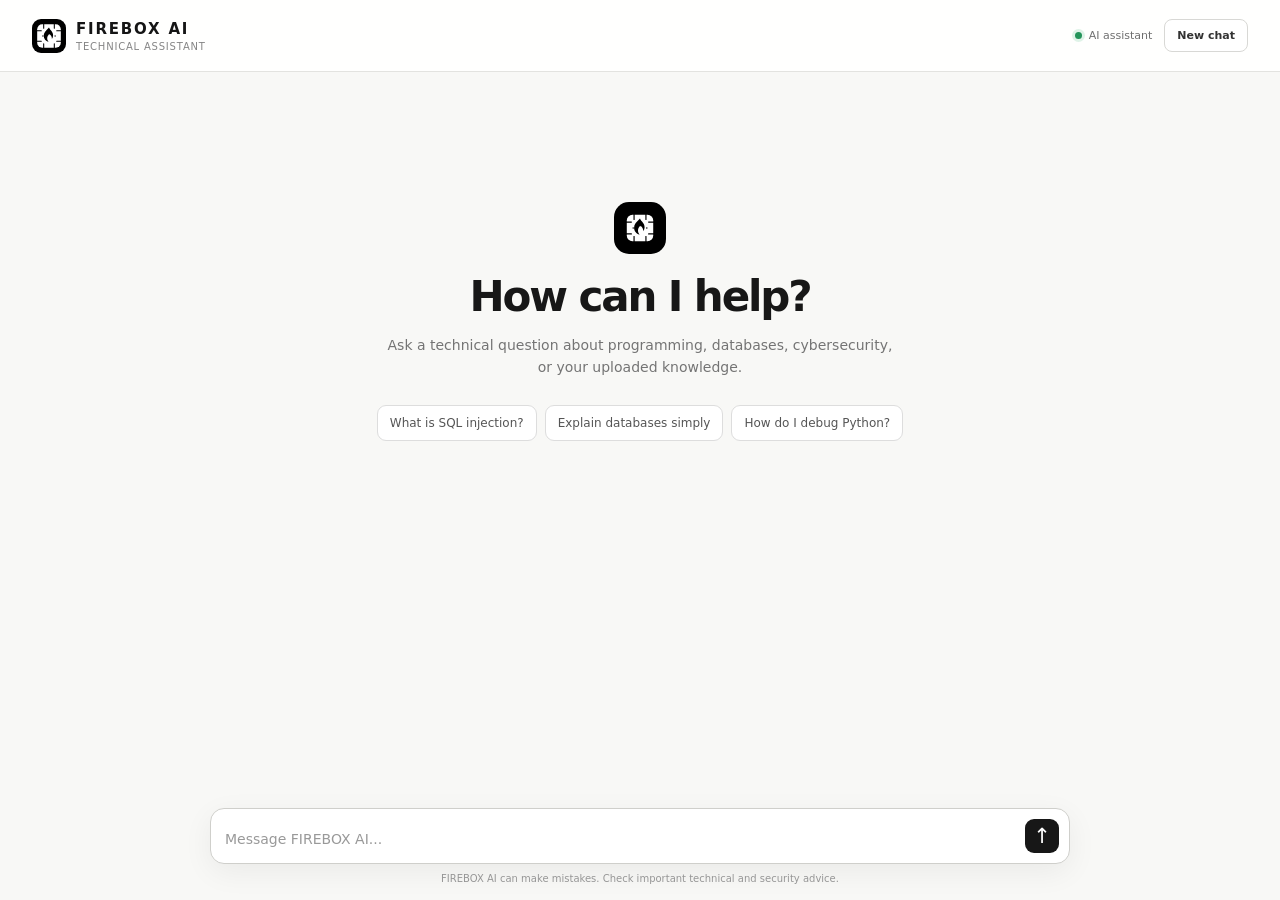
==== chat.html @ 501b4c59 "Add customer-facing chatbot interface" ====
<!doctype html>
<html lang="en">
  <head>
    <meta charset="utf-8" />
    <meta name="viewport" content="width=device-width, initial-scale=1" />
    <title>FIREBOX AI — Assistant</title>
    <link rel="icon" href="/firebox-ai-icon.svg" type="image/svg+xml" />
    <link rel="stylesheet" href="/chat.css" />
  </head>
  <body>
    <main class="chat-app">
      <header class="chat-header">
        <a class="brand" href="/chat" aria-label="FIREBOX AI home">
          <img src="/firebox-ai-icon.svg" alt="" />
          <span><strong>FIREBOX AI</strong><small>Technical assistant</small></span>
        </a>
        <div class="header-actions">
          <span class="status"><i></i> AI assistant</span>
          <button id="newChat" type="button">New chat</button>
        </div>
      </header>

      <section class="conversation" aria-label="FIREBOX AI conversation">
        <div class="messages" id="messages" aria-live="polite">
          <div class="welcome" id="welcome">
            <div class="welcome-mark"><img src="/firebox-ai-icon.svg" alt="" /></div>
            <h1>How can I help?</h1>
            <p>Ask a technical question about programming, databases, cybersecurity, or your uploaded knowledge.</p>
            <div class="suggestions">
              <button type="button" data-prompt="What is SQL injection?">What is SQL injection?</button>
              <button type="button" data-prompt="Explain databases in simple terms.">Explain databases simply</button>
              <button type="button" data-prompt="How do I debug a Python error?">How do I debug Python?</button>
            </div>
          </div>
        </div>
        <div class="typing is-hidden" id="typing"><span></span><span></span><span></span><em>FIREBOX AI is thinking</em></div>
        <form class="composer" id="composer">
          <textarea id="message" rows="1" placeholder="Message FIREBOX AI..." aria-label="Message FIREBOX AI"></textarea>
          <button id="send" type="submit" aria-label="Send message">↑</button>
        </form>
        <p class="disclaimer">FIREBOX AI can make mistakes. Check important technical and security advice.</p>
      </section>
    </main>
    <script src="/chat.js" defer></script>
  </body>
</html>
---- chat.css ----
:root {
  color: #171717;
  background: #fff;
  font-family: Inter, ui-sans-serif, system-ui, -apple-system, BlinkMacSystemFont, "Segoe UI", sans-serif;
  font-synthesis: none;
  text-rendering: optimizeLegibility;
}
* { box-sizing: border-box; }
html, body { min-width: 320px; min-height: 100%; margin: 0; }
body { background: #f8f8f6; }
button, textarea { font: inherit; }
button { cursor: pointer; }
.chat-app { min-height: 100vh; display: flex; flex-direction: column; }
.chat-header { height: 72px; display: flex; align-items: center; justify-content: space-between; gap: 20px; padding: 0 32px; border-bottom: 1px solid #e3e3e0; background: rgba(255,255,255,.94); }
.brand { display: inline-flex; align-items: center; gap: 10px; color: #151515; text-decoration: none; }
.brand img { width: 34px; height: 34px; border-radius: 9px; background: #000; }
.brand span { display: grid; gap: 3px; }
.brand strong { font-size: 15px; letter-spacing: .12em; }
.brand small { color: #858585; font-size: 10px; letter-spacing: .08em; text-transform: uppercase; }
.header-actions { display: flex; align-items: center; gap: 12px; }
.status { display: inline-flex; align-items: center; gap: 7px; color: #6f6f6f; font-size: 11px; }
.status i { width: 7px; height: 7px; border-radius: 50%; background: #24945a; box-shadow: 0 0 0 3px #dff3e8; }
.header-actions button { padding: 9px 12px; border: 1px solid #d8d8d5; border-radius: 8px; background: #fff; color: #333; font-size: 11px; font-weight: 700; }
.header-actions button:hover { border-color: #222; }
.conversation { width: min(860px, calc(100% - 32px)); height: calc(100vh - 72px); min-height: 0; display: flex; flex-direction: column; margin: 0 auto; padding: 28px 0 16px; }
.messages { flex: 1 1 auto; min-height: 0; overflow-y: auto; padding: 12px 8px 24px; scrollbar-width: thin; scrollbar-color: #cfcfcd transparent; }
.messages::-webkit-scrollbar { width: 8px; }
.messages::-webkit-scrollbar-track { background: transparent; }
.messages::-webkit-scrollbar-thumb { border-radius: 999px; background: #cfcfcd; }
.welcome { max-width: 650px; margin: 10vh auto 0; text-align: center; }
.welcome-mark { width: 52px; height: 52px; display: grid; place-items: center; margin: 0 auto 18px; border-radius: 15px; background: #000; }
.welcome-mark img { width: 38px; height: 38px; }
.welcome h1 { margin: 0; font-size: clamp(28px, 5vw, 42px); letter-spacing: -.05em; }
.welcome p { max-width: 520px; margin: 13px auto 26px; color: #747474; font-size: 14px; line-height: 1.6; }
.suggestions { display: flex; flex-wrap: wrap; justify-content: center; gap: 8px; }
.suggestions button { padding: 10px 12px; border: 1px solid #ddd; border-radius: 9px; background: #fff; color: #555; font-size: 12px; }
.suggestions button:hover { border-color: #222; color: #111; }
.message { max-width: 760px; margin: 0 auto 22px; }
.message.user { display: flex; justify-content: flex-end; }
.bubble { padding: 13px 16px; border-radius: 15px; color: #242424; font-size: 14px; line-height: 1.65; white-space: pre-wrap; overflow-wrap: anywhere; }
.user .bubble { max-width: 78%; background: #171717; color: #fff; border-bottom-right-radius: 4px; }
.assistant .bubble { border: 1px solid #e1e1de; background: #fff; border-bottom-left-radius: 4px; box-shadow: 0 8px 28px rgba(0,0,0,.04); }
.assistant-label { margin: 0 0 7px 2px; color: #777; font-size: 10px; font-weight: 750; letter-spacing: .1em; text-transform: uppercase; }
.sources { display: flex; flex-wrap: wrap; gap: 6px; margin-top: 9px; }
.source { padding: 5px 7px; border: 1px solid #ddd; border-radius: 6px; color: #777; font-family: ui-monospace, SFMono-Regular, Consolas, monospace; font-size: 10px; }
.typing { display: flex; align-items: center; gap: 4px; width: fit-content; margin: 0 auto 12px; padding: 8px 11px; border: 1px solid #e1e1de; border-radius: 10px; background: #fff; color: #777; }
.typing span { width: 4px; height: 4px; border-radius: 50%; background: #222; animation: pulse 1s infinite ease-in-out; }
.typing span:nth-child(2) { animation-delay: .12s; }
.typing span:nth-child(3) { animation-delay: .24s; }
.typing em { margin-left: 6px; font-size: 10px; font-style: normal; }
@keyframes pulse { 0%, 100% { opacity: .25; transform: translateY(0); } 50% { opacity: 1; transform: translateY(-2px); } }
.is-hidden { display: none !important; }
.composer { display: flex; align-items: flex-end; gap: 10px; padding: 10px; border: 1px solid #cfcfcb; border-radius: 14px; background: #fff; box-shadow: 0 8px 30px rgba(0,0,0,.06); }
.composer textarea { flex: 1; min-height: 25px; max-height: 140px; resize: none; padding: 3px 4px; border: 0; outline: 0; background: transparent; color: #222; font-size: 14px; line-height: 1.5; }
.composer textarea::placeholder { color: #999; }
.composer button { width: 34px; height: 34px; flex: 0 0 34px; border: 0; border-radius: 9px; background: #171717; color: #fff; font-size: 21px; line-height: 1; }
.composer button:disabled { opacity: .4; cursor: wait; }
.disclaimer { margin: 9px 0 0; color: #969696; text-align: center; font-size: 10px; }
@media (max-width: 600px) {
  .chat-header { height: 64px; padding: 0 16px; }
  .status { display: none; }
  .conversation { width: calc(100% - 20px); height: calc(100vh - 64px); padding-top: 16px; }
  .welcome { margin-top: 8vh; }
  .welcome h1 { font-size: 31px; }
  .suggestions { display: grid; }
  .suggestions button { width: 100%; }
  .user .bubble { max-width: 88%; }
}
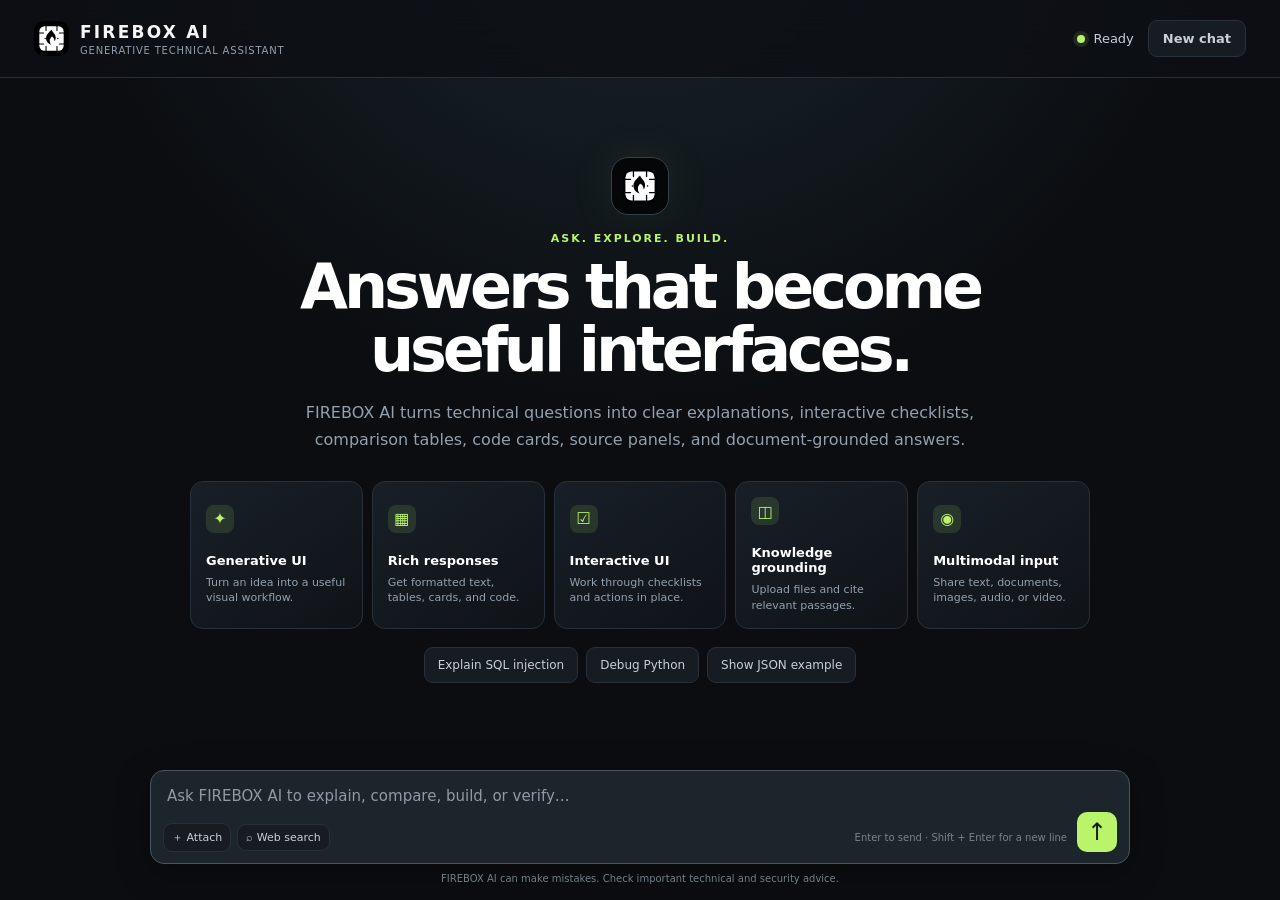
==== commit a3882044: "Upgrade chat with generative rich interactive UI" ====
--- a/chat.html
+++ b/chat.html
@@ -3,7 +3,8 @@
   <head>
     <meta charset="utf-8" />
     <meta name="viewport" content="width=device-width, initial-scale=1" />
-    <title>FIREBOX AI — Assistant</title>
+    <meta name="description" content="FIREBOX AI — a technical assistant with rich, interactive responses." />
+    <title>FIREBOX AI — Generative Assistant</title>
     <link rel="icon" href="/firebox-ai-icon.svg" type="image/svg+xml" />
     <link rel="stylesheet" href="/chat.css" />
   </head>
@@ -12,11 +13,11 @@
       <header class="chat-header">
         <a class="brand" href="/chat" aria-label="FIREBOX AI home">
           <img src="/firebox-ai-icon.svg" alt="" />
-          <span><strong>FIREBOX AI</strong><small>Technical assistant</small></span>
+          <span><strong>FIREBOX AI</strong><small>Generative technical assistant</small></span>
         </a>
         <div class="header-actions">
-          <span class="status"><i></i> AI assistant</span>
-          <button id="newChat" type="button">New chat</button>
+          <span class="status"><i></i><span id="statusText">Ready</span></span>
+          <button id="newChat" class="secondary-button" type="button">New chat</button>
         </div>
       </header>
 
@@ -24,23 +25,41 @@
         <div class="messages" id="messages" aria-live="polite">
           <div class="welcome" id="welcome">
             <div class="welcome-mark"><img src="/firebox-ai-icon.svg" alt="" /></div>
-            <h1>How can I help?</h1>
-            <p>Ask a technical question about programming, databases, cybersecurity, or your uploaded knowledge.</p>
-            <div class="suggestions">
-              <button type="button" data-prompt="What is SQL injection?">What is SQL injection?</button>
-              <button type="button" data-prompt="Explain databases in simple terms.">Explain databases simply</button>
-              <button type="button" data-prompt="How do I debug a Python error?">How do I debug Python?</button>
+            <p class="eyebrow">ASK. EXPLORE. BUILD.</p>
+            <h1>Answers that become useful interfaces.</h1>
+            <p class="welcome-copy">FIREBOX AI turns technical questions into clear explanations, interactive checklists, comparison tables, code cards, source panels, and document-grounded answers.</p>
+            <div class="capability-grid" aria-label="FIREBOX AI capabilities">
+              <button class="capability-card" type="button" data-prompt="Create a secure deployment checklist for a FastAPI app."><span class="capability-icon">✦</span><strong>Generative UI</strong><small>Turn an idea into a useful visual workflow.</small></button>
+              <button class="capability-card" type="button" data-prompt="Compare SQL and NoSQL databases in a table."><span class="capability-icon">▦</span><strong>Rich responses</strong><small>Get formatted text, tables, cards, and code.</small></button>
+              <button class="capability-card" type="button" data-prompt="Give me an interactive debugging checklist for a Python error."><span class="capability-icon">☑</span><strong>Interactive UI</strong><small>Work through checklists and actions in place.</small></button>
+              <button class="capability-card" type="button" data-prompt="Explain how to review an uploaded technical document."><span class="capability-icon">◫</span><strong>Knowledge grounding</strong><small>Upload files and cite relevant passages.</small></button>
+              <button class="capability-card" type="button" data-prompt="What kinds of files can I share with you?" data-scroll="composer"><span class="capability-icon">◉</span><strong>Multimodal input</strong><small>Share text, documents, images, audio, or video.</small></button>
+            </div>
+            <div class="suggestions" aria-label="Suggested prompts">
+              <button type="button" data-prompt="What is SQL injection?">Explain SQL injection</button>
+              <button type="button" data-prompt="How do I debug a Python error?">Debug Python</button>
+              <button type="button" data-prompt="Show a JSON example for an API response.">Show JSON example</button>
             </div>
           </div>
         </div>
-        <div class="typing is-hidden" id="typing"><span></span><span></span><span></span><em>FIREBOX AI is thinking</em></div>
+        <div class="typing is-hidden" id="typing"><span></span><span></span><span></span><em>FIREBOX AI is composing a rich response</em></div>
+        <div class="attachment-preview is-hidden" id="attachmentPreview" aria-live="polite"></div>
         <form class="composer" id="composer">
-          <textarea id="message" rows="1" placeholder="Message FIREBOX AI..." aria-label="Message FIREBOX AI"></textarea>
-          <button id="send" type="submit" aria-label="Send message">↑</button>
+          <div class="composer-main">
+            <textarea id="message" rows="1" placeholder="Ask FIREBOX AI to explain, compare, build, or verify…" aria-label="Message FIREBOX AI"></textarea>
+            <div class="composer-tools">
+              <input id="fileInput" type="file" hidden multiple accept=".pdf,.txt,.md,.csv,.json,.py,.js,.ts,image/*,audio/*,video/*" />
+              <button class="tool-button" id="attachButton" type="button" title="Attach a file">＋ Attach</button>
+              <button class="tool-button" id="searchButton" type="button" aria-pressed="false" title="Search the web for current sources">⌕ Web search</button>
+              <span class="tool-hint">Enter to send · Shift + Enter for a new line</span>
+            </div>
+          </div>
+          <button id="send" class="send-button" type="submit" aria-label="Send message">↑</button>
         </form>
         <p class="disclaimer">FIREBOX AI can make mistakes. Check important technical and security advice.</p>
       </section>
     </main>
+    <div class="toast" id="toast" role="status" aria-live="polite"></div>
     <script src="/chat.js" defer></script>
   </body>
 </html>
--- a/chat.css
+++ b/chat.css
@@ -1,68 +1,50 @@
 :root {
-  color: #171717;
-  background: #fff;
+  color: #f7f8fa;
+  background: #0b0d10;
   font-family: Inter, ui-sans-serif, system-ui, -apple-system, BlinkMacSystemFont, "Segoe UI", sans-serif;
   font-synthesis: none;
   text-rendering: optimizeLegibility;
+  --bg: #0b0d10;
+  --panel: #11151a;
+  --panel-2: #171c22;
+  --line: #28313b;
+  --muted: #93a0ae;
+  --soft: #c7d0d9;
+  --accent: #b9f46b;
+  --accent-ink: #11210a;
+  --blue: #8cc9ff;
 }
 * { box-sizing: border-box; }
 html, body { min-width: 320px; min-height: 100%; margin: 0; }
-body { background: #f8f8f6; }
-button, textarea { font: inherit; }
+body { background: radial-gradient(circle at 50% -20%, #1b2831 0, var(--bg) 48%); }
+button, textarea, input { font: inherit; }
 button { cursor: pointer; }
 .chat-app { min-height: 100vh; display: flex; flex-direction: column; }
-.chat-header { height: 72px; display: flex; align-items: center; justify-content: space-between; gap: 20px; padding: 0 32px; border-bottom: 1px solid #e3e3e0; background: rgba(255,255,255,.94); }
-.brand { display: inline-flex; align-items: center; gap: 10px; color: #151515; text-decoration: none; }
-.brand img { width: 34px; height: 34px; border-radius: 9px; background: #000; }
+.chat-header { height: 78px; display: flex; align-items: center; justify-content: space-between; gap: 20px; padding: 0 34px; border-bottom: 1px solid var(--line); background: rgba(13,16,20,.85); backdrop-filter: blur(18px); position: sticky; top: 0; z-index: 3; }
+.brand { display: inline-flex; align-items: center; gap: 11px; color: #f5f5f5; text-decoration: none; }
+.brand img { width: 35px; height: 35px; border-radius: 10px; background: #000; }
 .brand span { display: grid; gap: 3px; }
-.brand strong { font-size: 15px; letter-spacing: .12em; }
-.brand small { color: #858585; font-size: 10px; letter-spacing: .08em; text-transform: uppercase; }
-.header-actions { display: flex; align-items: center; gap: 12px; }
-.status { display: inline-flex; align-items: center; gap: 7px; color: #6f6f6f; font-size: 11px; }
-.status i { width: 7px; height: 7px; border-radius: 50%; background: #24945a; box-shadow: 0 0 0 3px #dff3e8; }
-.header-actions button { padding: 9px 12px; border: 1px solid #d8d8d5; border-radius: 8px; background: #fff; color: #333; font-size: 11px; font-weight: 700; }
-.header-actions button:hover { border-color: #222; }
-.conversation { width: min(860px, calc(100% - 32px)); height: calc(100vh - 72px); min-height: 0; display: flex; flex-direction: column; margin: 0 auto; padding: 28px 0 16px; }
-.messages { flex: 1 1 auto; min-height: 0; overflow-y: auto; padding: 12px 8px 24px; scrollbar-width: thin; scrollbar-color: #cfcfcd transparent; }
-.messages::-webkit-scrollbar { width: 8px; }
-.messages::-webkit-scrollbar-track { background: transparent; }
-.messages::-webkit-scrollbar-thumb { border-radius: 999px; background: #cfcfcd; }
-.welcome { max-width: 650px; margin: 10vh auto 0; text-align: center; }
-.welcome-mark { width: 52px; height: 52px; display: grid; place-items: center; margin: 0 auto 18px; border-radius: 15px; background: #000; }
-.welcome-mark img { width: 38px; height: 38px; }
-.welcome h1 { margin: 0; font-size: clamp(28px, 5vw, 42px); letter-spacing: -.05em; }
-.welcome p { max-width: 520px; margin: 13px auto 26px; color: #747474; font-size: 14px; line-height: 1.6; }
-.suggestions { display: flex; flex-wrap: wrap; justify-content: center; gap: 8px; }
-.suggestions button { padding: 10px 12px; border: 1px solid #ddd; border-radius: 9px; background: #fff; color: #555; font-size: 12px; }
-.suggestions button:hover { border-color: #222; color: #111; }
-.message { max-width: 760px; margin: 0 auto 22px; }
-.message.user { display: flex; justify-content: flex-end; }
-.bubble { padding: 13px 16px; border-radius: 15px; color: #242424; font-size: 14px; line-height: 1.65; white-space: pre-wrap; overflow-wrap: anywhere; }
-.user .bubble { max-width: 78%; background: #171717; color: #fff; border-bottom-right-radius: 4px; }
-.assistant .bubble { border: 1px solid #e1e1de; background: #fff; border-bottom-left-radius: 4px; box-shadow: 0 8px 28px rgba(0,0,0,.04); }
-.assistant-label { margin: 0 0 7px 2px; color: #777; font-size: 10px; font-weight: 750; letter-spacing: .1em; text-transform: uppercase; }
-.sources { display: flex; flex-wrap: wrap; gap: 6px; margin-top: 9px; }
-.source { padding: 5px 7px; border: 1px solid #ddd; border-radius: 6px; color: #777; font-family: ui-monospace, SFMono-Regular, Consolas, monospace; font-size: 10px; }
-.typing { display: flex; align-items: center; gap: 4px; width: fit-content; margin: 0 auto 12px; padding: 8px 11px; border: 1px solid #e1e1de; border-radius: 10px; background: #fff; color: #777; }
-.typing span { width: 4px; height: 4px; border-radius: 50%; background: #222; animation: pulse 1s infinite ease-in-out; }
-.typing span:nth-child(2) { animation-delay: .12s; }
-.typing span:nth-child(3) { animation-delay: .24s; }
-.typing em { margin-left: 6px; font-size: 10px; font-style: normal; }
-@keyframes pulse { 0%, 100% { opacity: .25; transform: translateY(0); } 50% { opacity: 1; transform: translateY(-2px); } }
+.brand strong { font-size: 17px; letter-spacing: .13em; }
+.brand small { color: var(--muted); font-size: 10px; letter-spacing: .08em; text-transform: uppercase; }
+.header-actions { display: flex; align-items: center; gap: 14px; }
+.status { display: inline-flex; align-items: center; gap: 8px; color: var(--soft); font-size: 13px; }
+.status i { width: 8px; height: 8px; border-radius: 50%; background: var(--accent); box-shadow: 0 0 0 4px rgba(185,244,107,.11); }
+.secondary-button, .suggestions button, .tool-button { border: 1px solid var(--line); border-radius: 9px; background: var(--panel-2); color: var(--soft); }
+.secondary-button { padding: 10px 14px; font-size: 13px; font-weight: 700; }
+.secondary-button:hover, .suggestions button:hover, .tool-button:hover { border-color: #60717e; color: #fff; }
+.conversation { width: min(980px, calc(100% - 36px)); height: calc(100vh - 78px); min-height: 0; display: flex; flex-direction: column; margin: 0 auto; padding: 26px 0 16px; }
+.messages { flex: 1 1 auto; min-height: 0; overflow-y: auto; padding: 8px 8px 28px; scrollbar-width: thin; scrollbar-color: #44515d transparent; }
+.messages::-webkit-scrollbar { width: 8px; }.messages::-webkit-scrollbar-thumb { border-radius: 999px; background: #44515d; }
+.welcome { max-width: 900px; margin: 5vh auto 0; text-align: center; }
+.welcome-mark { width: 58px; height: 58px; display: grid; place-items: center; margin: 0 auto 17px; border: 1px solid #35414a; border-radius: 17px; background: #050608; box-shadow: 0 0 50px rgba(185,244,107,.08); }
+.welcome-mark img { width: 42px; height: 42px; }.eyebrow { margin: 0 0 10px; color: var(--accent); font-size: 11px; font-weight: 800; letter-spacing: .18em; }
+.welcome h1 { max-width: 760px; margin: 0 auto; color: #fff; font-size: clamp(34px, 6vw, 62px); line-height: 1.02; letter-spacing: -.065em; }
+.welcome-copy { max-width: 680px; margin: 19px auto 28px; color: var(--muted); font-size: 16px; line-height: 1.65; }
+.capability-grid { display: grid; grid-template-columns: repeat(5, 1fr); gap: 9px; text-align: left; }.capability-card { min-height: 148px; padding: 15px; border: 1px solid var(--line); border-radius: 13px; background: linear-gradient(145deg, rgba(26,33,41,.9), rgba(16,20,25,.9)); color: #fff; text-align: left; transition: transform .2s, border-color .2s, background .2s; }.capability-card:hover { transform: translateY(-3px); border-color: #6a7d89; background: #1c252c; }.capability-icon { display: grid; place-items: center; width: 28px; height: 28px; margin-bottom: 20px; border-radius: 8px; background: rgba(185,244,107,.12); color: var(--accent); font-size: 16px; }.capability-card strong, .capability-card small { display: block; }.capability-card strong { font-size: 13px; }.capability-card small { margin-top: 7px; color: var(--muted); font-size: 11px; line-height: 1.4; }.suggestions { display: flex; flex-wrap: wrap; justify-content: center; gap: 8px; margin-top: 18px; }.suggestions button { padding: 10px 13px; font-size: 12px; }
+.message { max-width: 820px; margin: 0 auto 22px; }.user-message { display: flex; justify-content: flex-end; }.bubble { max-width: 82%; padding: 14px 17px; border-radius: 15px; color: #f3f5f6; font-size: 15px; line-height: 1.65; overflow-wrap: anywhere; }.user .bubble { background: #27323b; border: 1px solid #3b4a56; border-bottom-right-radius: 4px; }.assistant .bubble { background: var(--panel); border: 1px solid var(--line); border-bottom-left-radius: 4px; box-shadow: 0 12px 35px rgba(0,0,0,.2); }.assistant-label { margin: 0 0 8px 2px; color: var(--accent); font-size: 10px; font-weight: 800; letter-spacing: .13em; text-transform: uppercase; }
+.rich-content { font-size: 15px; line-height: 1.7; }.rich-content p { margin: 0 0 11px; }.rich-content p:last-child { margin-bottom: 0; }.rich-content h2, .rich-content h3 { margin: 18px 0 8px; line-height: 1.2; }.rich-content h2 { font-size: 20px; }.rich-content h3 { font-size: 16px; }.rich-content ul, .rich-content ol { margin: 8px 0 13px; padding-left: 22px; }.rich-content li { margin: 5px 0; }.rich-content code { padding: 2px 5px; border: 1px solid #32404a; border-radius: 5px; background: #0b1014; color: #d3fba8; font-family: ui-monospace, SFMono-Regular, Consolas, monospace; font-size: .9em; }.rich-content a { color: var(--blue); }.code-card { margin: 14px 0; overflow: hidden; border: 1px solid #34434d; border-radius: 10px; background: #0a0d10; }.code-card-head { display: flex; justify-content: space-between; align-items: center; padding: 8px 11px; border-bottom: 1px solid #25313a; color: var(--muted); font-size: 11px; }.code-card pre { margin: 0; padding: 13px; overflow-x: auto; color: #dbe7ee; font-size: 12px; line-height: 1.55; }.code-card button, .response-action { padding: 5px 8px; border: 1px solid #3a4b56; border-radius: 6px; background: #162028; color: #c9d6dd; font-size: 11px; }.code-card button:hover, .response-action:hover { border-color: var(--accent); color: var(--accent); }.rich-table-wrap { margin: 13px 0; overflow-x: auto; border: 1px solid #34434d; border-radius: 10px; }.rich-table { width: 100%; min-width: 420px; border-collapse: collapse; font-size: 12px; }.rich-table th, .rich-table td { padding: 10px 12px; border-bottom: 1px solid #29343d; text-align: left; vertical-align: top; }.rich-table th { background: #1a242b; color: var(--accent); font-weight: 750; }.rich-table tr:last-child td { border-bottom: 0; }.generated-panel { margin-top: 14px; padding: 13px; border: 1px solid #35464f; border-radius: 11px; background: linear-gradient(135deg, rgba(185,244,107,.08), rgba(140,201,255,.05)); }.generated-label { margin-bottom: 9px; color: var(--accent); font-size: 10px; font-weight: 800; letter-spacing: .12em; text-transform: uppercase; }.generated-check { display: flex; align-items: flex-start; gap: 9px; padding: 7px 0; color: var(--soft); font-size: 13px; }.generated-check input { margin-top: 3px; accent-color: var(--accent); }.sources { display: grid; grid-template-columns: repeat(auto-fit, minmax(190px, 1fr)); gap: 8px; margin-top: 13px; }.source-card { display: block; padding: 10px; border: 1px solid #33424c; border-radius: 9px; background: #151c21; color: var(--soft); text-decoration: none; }.source-card:hover { border-color: var(--blue); }.source-card strong, .source-card small { display: block; }.source-card strong { font-size: 12px; }.source-card small { margin-top: 4px; color: var(--muted); font-size: 10px; line-height: 1.4; }.response-actions { display: flex; gap: 7px; margin-top: 12px; }.typing { display: flex; align-items: center; gap: 4px; width: fit-content; margin: 0 auto 12px; padding: 9px 12px; border: 1px solid var(--line); border-radius: 10px; background: var(--panel); color: var(--muted); }.typing span { width: 4px; height: 4px; border-radius: 50%; background: var(--accent); animation: pulse 1s infinite ease-in-out; }.typing span:nth-child(2) { animation-delay: .12s; }.typing span:nth-child(3) { animation-delay: .24s; }.typing em { margin-left: 6px; font-size: 10px; font-style: normal; }@keyframes pulse { 0%,100% { opacity:.25; transform:translateY(0) } 50% { opacity:1; transform:translateY(-2px) } }
+.attachment-preview { display: flex; flex-wrap: wrap; gap: 8px; padding: 7px 4px; }.attachment-chip { display: inline-flex; align-items: center; gap: 7px; max-width: 240px; padding: 7px 9px; border: 1px solid #354852; border-radius: 8px; background: #151d22; color: var(--soft); font-size: 11px; }.attachment-chip img { width: 27px; height: 27px; object-fit: cover; border-radius: 5px; }.attachment-chip button { border: 0; background: transparent; color: var(--muted); font-size: 17px; line-height: 1; }.attachment-chip button:hover { color: #fff; }.attachment-note { color: var(--muted); font-size: 11px; align-self: center; }
+.composer { display: flex; align-items: flex-end; gap: 10px; padding: 11px 12px; border: 1px solid #465762; border-radius: 14px; background: rgba(31,40,47,.92); box-shadow: 0 9px 35px rgba(0,0,0,.3); }.composer-main { flex: 1; min-width: 0; }.composer textarea { width: 100%; min-height: 30px; max-height: 150px; resize: none; padding: 3px 4px; border: 0; outline: 0; background: transparent; color: #f5f5f5; font-size: 15px; line-height: 1.5; }.composer textarea::placeholder { color: #8e9aa5; }.composer-tools { display: flex; align-items: center; gap: 6px; margin-top: 7px; }.tool-button { padding: 6px 8px; font-size: 11px; }.tool-button[aria-pressed="true"] { border-color: var(--accent); background: rgba(185,244,107,.12); color: var(--accent); }.tool-hint { margin-left: auto; color: #76848e; font-size: 10px; }.send-button { width: 40px; height: 40px; flex: 0 0 40px; border: 0; border-radius: 10px; background: var(--accent); color: var(--accent-ink); font-size: 24px; line-height: 1; }.send-button:hover { filter: brightness(1.08); }.send-button:disabled { opacity: .4; cursor: wait; }.disclaimer { margin: 9px 0 0; color: #71808b; text-align: center; font-size: 10px; }.toast { position: fixed; right: 18px; bottom: 18px; z-index: 8; max-width: 340px; padding: 11px 14px; border: 1px solid #566a77; border-radius: 9px; background: #172128; color: #e8eef1; font-size: 12px; box-shadow: 0 10px 25px rgba(0,0,0,.3); transform: translateY(20px); opacity: 0; pointer-events: none; transition: .2s; }.toast.is-visible { transform: translateY(0); opacity: 1; }
 .is-hidden { display: none !important; }
-.composer { display: flex; align-items: flex-end; gap: 10px; padding: 10px; border: 1px solid #cfcfcb; border-radius: 14px; background: #fff; box-shadow: 0 8px 30px rgba(0,0,0,.06); }
-.composer textarea { flex: 1; min-height: 25px; max-height: 140px; resize: none; padding: 3px 4px; border: 0; outline: 0; background: transparent; color: #222; font-size: 14px; line-height: 1.5; }
-.composer textarea::placeholder { color: #999; }
-.composer button { width: 34px; height: 34px; flex: 0 0 34px; border: 0; border-radius: 9px; background: #171717; color: #fff; font-size: 21px; line-height: 1; }
-.composer button:disabled { opacity: .4; cursor: wait; }
-.disclaimer { margin: 9px 0 0; color: #969696; text-align: center; font-size: 10px; }
-@media (max-width: 600px) {
-  .chat-header { height: 64px; padding: 0 16px; }
-  .status { display: none; }
-  .conversation { width: calc(100% - 20px); height: calc(100vh - 64px); padding-top: 16px; }
-  .welcome { margin-top: 8vh; }
-  .welcome h1 { font-size: 31px; }
-  .suggestions { display: grid; }
-  .suggestions button { width: 100%; }
-  .user .bubble { max-width: 88%; }
-}
+@media (max-width: 800px) { .capability-grid { grid-template-columns: repeat(2, 1fr); }.capability-card:last-child { grid-column: span 2; }.welcome { margin-top: 3vh; } }
+@media (max-width: 600px) { .chat-header { height: 70px; padding: 0 15px; }.brand strong { font-size: 14px; }.brand small { font-size: 9px; }.status { display: none; }.conversation { width: calc(100% - 20px); height: calc(100vh - 70px); padding-top: 15px; }.welcome h1 { font-size: 36px; }.welcome-copy { font-size: 14px; }.capability-grid { grid-template-columns: 1fr 1fr; gap: 7px; }.capability-card { min-height: 137px; padding: 11px; }.capability-icon { margin-bottom: 13px; }.suggestions { display: grid; }.suggestions button { width: 100%; }.bubble { max-width: 92%; }.composer-tools { flex-wrap: wrap; }.tool-hint { width: 100%; margin-left: 0; }.rich-table { min-width: 360px; } }
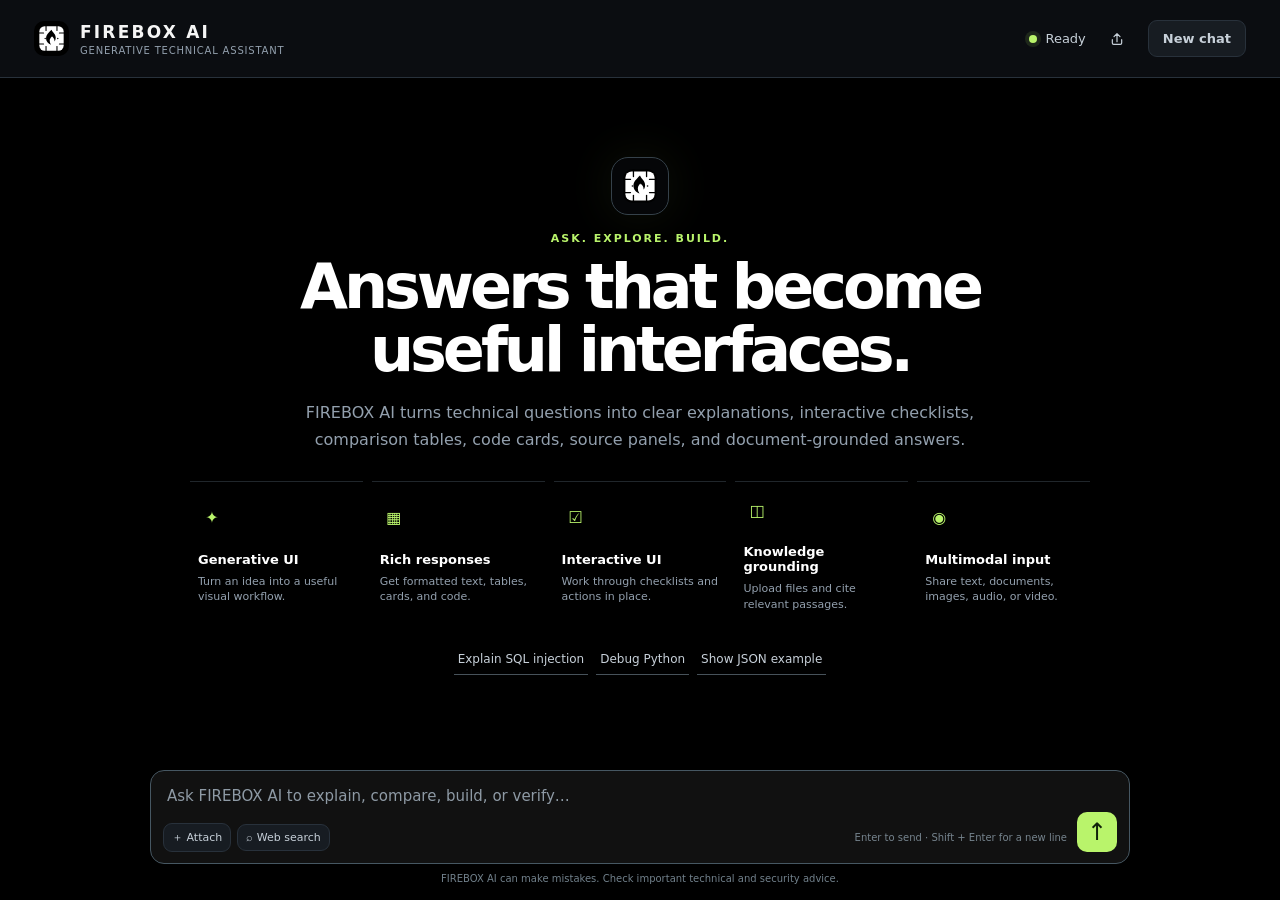
==== commit 0e6a2479: "Add icon actions for sharing and regenerating" ====
--- a/chat.html
+++ b/chat.html
@@ -17,6 +17,9 @@
         </a>
         <div class="header-actions">
           <span class="status"><i></i><span id="statusText">Ready</span></span>
+          <button id="shareChat" class="icon-button" type="button" aria-label="Share chat" title="Share chat">
+            <svg viewBox="0 0 24 24" aria-hidden="true"><path d="M12 16V4m0 0L7.5 8.5M12 4l4.5 4.5M5 13v5a2 2 0 0 0 2 2h10a2 2 0 0 0 2-2v-5" /></svg>
+          </button>
           <button id="newChat" class="secondary-button" type="button">New chat</button>
         </div>
       </header>
--- a/chat.css
+++ b/chat.css
@@ -48,3 +48,22 @@
 .is-hidden { display: none !important; }
 @media (max-width: 800px) { .capability-grid { grid-template-columns: repeat(2, 1fr); }.capability-card:last-child { grid-column: span 2; }.welcome { margin-top: 3vh; } }
 @media (max-width: 600px) { .chat-header { height: 70px; padding: 0 15px; }.brand strong { font-size: 14px; }.brand small { font-size: 9px; }.status { display: none; }.conversation { width: calc(100% - 20px); height: calc(100vh - 70px); padding-top: 15px; }.welcome h1 { font-size: 36px; }.welcome-copy { font-size: 14px; }.capability-grid { grid-template-columns: 1fr 1fr; gap: 7px; }.capability-card { min-height: 137px; padding: 11px; }.capability-icon { margin-bottom: 13px; }.suggestions { display: grid; }.suggestions button { width: 100%; }.bubble { max-width: 92%; }.composer-tools { flex-wrap: wrap; }.tool-hint { width: 100%; margin-left: 0; }.rich-table { min-width: 360px; } }
+
+/* Flat ChatGPT-style conversation: generated code, tables, and checklists remain intentionally rich. */
+body, :root { background: #000; }
+.message { margin-bottom: 28px; }
+.bubble, .assistant .bubble, .user .bubble { max-width: 100%; padding: 0; border: 0; border-radius: 0; background: transparent; box-shadow: none; }
+.user .bubble { color: #d9e0e5; text-align: right; }
+.capability-card { min-height: 0; padding: 14px 8px; border: 0; border-top: 1px solid #20262b; border-radius: 0; background: transparent; }
+.capability-card:hover { transform: none; border-color: #596772; background: transparent; color: var(--accent); }
+.capability-icon { border-radius: 0; background: transparent; }
+.suggestions button { padding: 8px 4px; border: 0; border-bottom: 1px solid #47525a; border-radius: 0; background: transparent; }
+.suggestions button:hover { border-color: var(--accent); background: transparent; }
+.composer { background: #111; }
+
+.icon-button, .icon-action { display: inline-grid; place-items: center; }
+.icon-button { width: 34px; height: 34px; padding: 7px; border: 1px solid transparent; border-radius: 8px; background: transparent; color: var(--soft); }
+.icon-button:hover { border-color: var(--line); background: #171b20; color: #fff; }
+.icon-button svg, .icon-action svg { width: 16px; height: 16px; fill: none; stroke: currentColor; stroke-width: 1.8; stroke-linecap: round; stroke-linejoin: round; }
+.icon-action { width: 30px; height: 28px; padding: 5px; border: 0; background: transparent; color: #93a0aa; }
+.icon-action:hover { border: 0; background: #171b20; color: #fff; }
